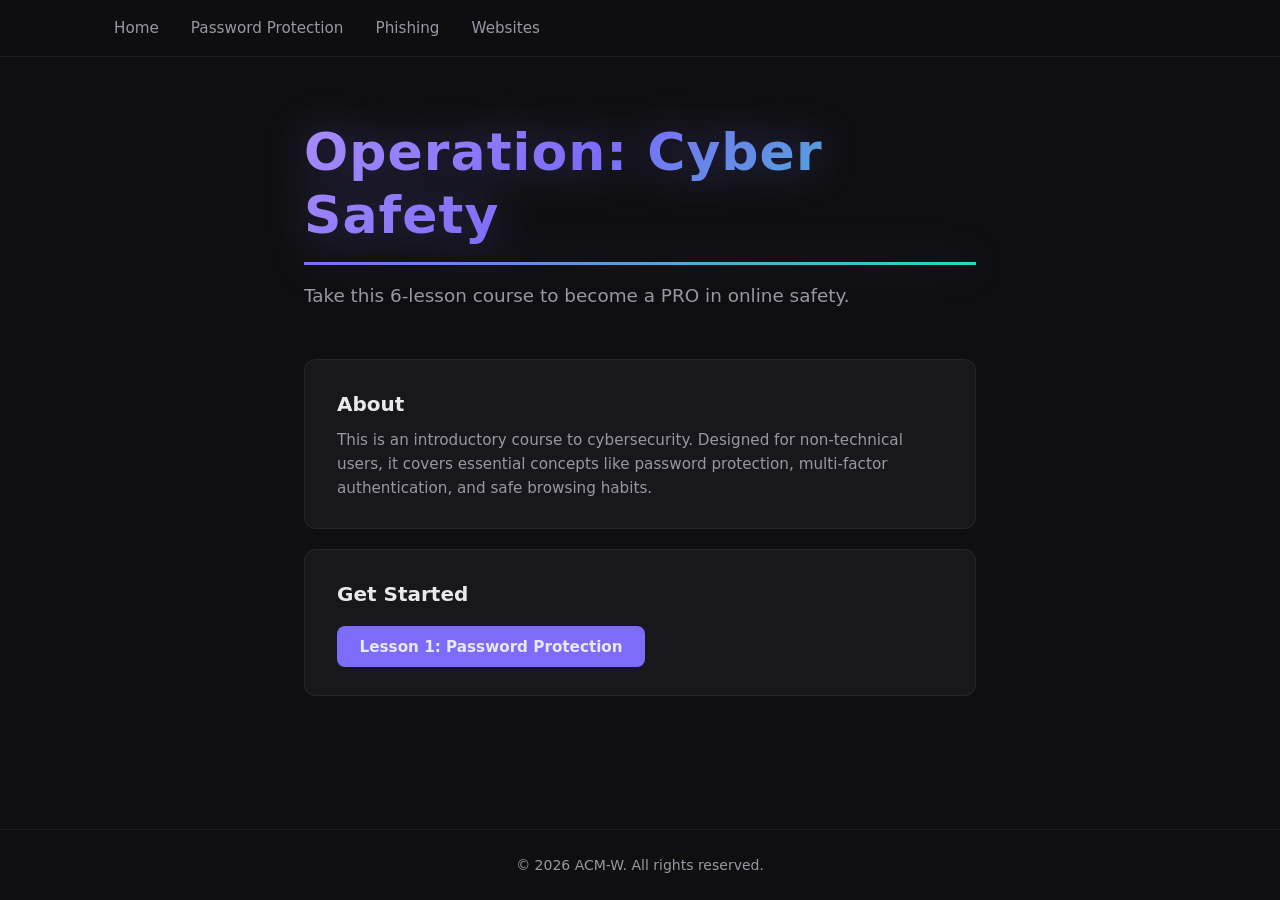
==== index.html @ a79dfd7f "change home page title and stlye" ====
<!DOCTYPE html>
<html lang="en">

<head>
    <meta charset="UTF-8">
    <meta name="viewport" content="width=device-width, initial-scale=1.0">
    <title>ACM-W</title>
    <link rel="stylesheet" href="style.css">
</head>

<body>
    <header>
        <nav>
            <a href="index.html">Home</a>
            <a href="password.html">Password Protection</a>
            <a href="phishing.html">Phishing</a>
            <a href="websites.html">Websites</a>
        </nav>
    </header>

    <main>
        <h1 class="hero-title">Operation: Cyber Safety</h1>
        <p>Take this 6-lesson course to become a PRO in online safety.</p>

        <section>
            <h2>About</h2>
            <p>This is an introductory course to cybersecurity.
                Designed for non-technical users, it covers essential concepts like password protection,
                multi-factor authentication, and safe browsing habits.</p>
        </section>


        <section>
            <h2>Get Started</h2>
            <button onclick="window.location.href='password.html'">Lesson 1: Password Protection</button>
        </section>
    </main>

    <footer>
        <p>&copy; 2026 ACM-W. All rights reserved.</p>
    </footer>
</body>

</html>
---- style.css ----
/* Modern reset & base */
*,
*::before,
*::after {
    box-sizing: border-box;
    margin: 0;
    padding: 0;
}

:root {
    --bg: #0f0f12;
    --surface: #18181c;
    --surface-hover: #222228;
    --text: #e8e8ed;
    --text-muted: #9898a4;
    --accent: #7c6cf9;
    --accent-hover: #9589fa;
    --border: rgba(255, 255, 255, 0.06);
    --radius: 12px;
    --radius-sm: 8px;
    --shadow: 0 4px 24px rgba(0, 0, 0, 0.4);
    --font-sans: system-ui, -apple-system, BlinkMacSystemFont, "Segoe UI", Roboto, sans-serif;
    --font-display: var(--font-sans);
}

html {
    scroll-behavior: smooth;
}

body {
    font-family: var(--font-sans);
    background: var(--bg);
    color: var(--text);
    line-height: 1.6;
    min-height: 100vh;
    display: flex;
    flex-direction: column;
}

/* Header */
header {
    position: sticky;
    top: 0;
    z-index: 100;
    background: rgba(15, 15, 18, 0.85);
    backdrop-filter: blur(12px);
    -webkit-backdrop-filter: blur(12px);
    border-bottom: 1px solid var(--border);
}

nav {
    max-width: 1100px;
    margin: 0 auto;
    padding: 1rem 1.5rem;
    display: flex;
    gap: 2rem;
    align-items: center;
}

nav a {
    color: var(--text-muted);
    text-decoration: none;
    font-weight: 500;
    font-size: 0.95rem;
    transition: color 0.2s ease;
}

nav a:hover {
    color: var(--accent);
}

nav a[href="/"] {
    color: var(--text);
    font-weight: 600;
}

/* Main content */
main {
    flex: 1;
    max-width: 720px;
    margin: 0 auto;
    padding: 4rem 1.5rem 5rem;
    width: 100%;
}

main>h1 {
    font-family: var(--font-display);
    font-size: clamp(2rem, 5vw, 2.75rem);
    font-weight: 700;
    letter-spacing: -0.02em;
    line-height: 1.2;
    margin-bottom: 0.75rem;
    background: linear-gradient(135deg, var(--text) 0%, var(--text-muted) 100%);
    -webkit-background-clip: text;
    -webkit-text-fill-color: transparent;
    background-clip: text;
}

/* Homepage hero title – more noticeable */
main>h1.hero-title {
    font-size: clamp(2.25rem, 6vw, 3.25rem);
    font-weight: 800;
    letter-spacing: 0.02em;
    margin-bottom: 1rem;
    padding-bottom: 1rem;
    border-bottom: 3px solid transparent;
    border-image: linear-gradient(90deg, var(--accent), #2dd4bf) 1;
    background: linear-gradient(135deg, #a78bfa 0%, var(--accent) 40%, #2dd4bf 100%);
    -webkit-background-clip: text;
    -webkit-text-fill-color: transparent;
    background-clip: text;
    filter: drop-shadow(0 0 20px rgba(124, 108, 249, 0.35));
}

main>p {
    font-size: 1.15rem;
    color: var(--text-muted);
    margin-bottom: 3rem;
}

/* Sections */
section {
    background: var(--surface);
    border: 1px solid var(--border);
    border-radius: var(--radius);
    padding: 1.75rem 2rem;
    margin-bottom: 1.25rem;
    transition: border-color 0.2s ease, box-shadow 0.2s ease;
}

section:hover {
    border-color: rgba(124, 108, 249, 0.2);
    box-shadow: var(--shadow);
}

section h2 {
    font-family: var(--font-display);
    font-size: 1.25rem;
    font-weight: 600;
    margin-bottom: 0.5rem;
    color: var(--text);
}

section p {
    color: var(--text-muted);
    font-size: 0.95rem;
}

/* Buttons */
button {
    font-family: var(--font-sans);
    font-size: 0.95rem;
    font-weight: 600;
    color: var(--text);
    background: var(--accent);
    border: 1px solid rgba(124, 108, 249, 0.4);
    border-radius: var(--radius-sm);
    padding: 0.65rem 1.35rem;
    cursor: pointer;
    transition: background 0.2s ease, border-color 0.2s ease, box-shadow 0.2s ease;
    margin-top: 0.5rem;
}

button:hover {
    background: var(--accent-hover);
    border-color: var(--accent-hover);
    box-shadow: 0 0 20px rgba(124, 108, 249, 0.35);
}

button:active {
    transform: translateY(1px);
}

/* Password Protector */
.input-box {
    width: 400px;
    max-width: 90%;
    position: relative;
}

.input-box input {
    width: 100%;
    height: 60px;
    padding: 0 20 px;
    border: 1px solid #ccc;
    outline: none;
    color: #fff;
    background: transparent;

}

.container {
    background: rgba(255, 255, 255, 0.15);
    padding: 25px;
    border-radius: 15px;
    backdrop-filter: blur(10px);
    text-align: center;
    box-shadow: 0 10px 25px rgba(0, 0, 0, 0.2);
    margin-bottom: 1.25rem;
}

h2 {
    color: #fff;
    margin-bottom: 15px;
}

.input-field {
    position: relative;
}

input {
    width: 100%;
    padding: 12px 40px 12px 12px;
    border-radius: 8px;
    outline: none;
    border: 1px solid rgba(255, 255, 255, 0.4);
    background: rgba(255, 255, 255, 0.2);
    color: #fff;
    font-size: 15px;
}

input:placeholder {
    color: #eee;
}

.toggle-btn {
    position: absolute;
    right: 10px;
    top: 50%;
    transform: translateY(-50%);
    cursor: pointer;
    font-size: 14px;
    color: #fff;
    user-select: none;
}

.strength-meter {
    width: 100%;
    height: 8px;
    border-radius: 10px;
    background: rbga(255, 255, 255, 0.3);
    margin-top: 10px;
    overflow: hidden;
}

.strength-bar {
    height: 100%;
    width: 0%;
    border-radius: 10px;
    transition: 0.4s;
}

#strengthText {
    margin-top: 10px;
    font-size: 14px;
    color: #fff;
    font-weight: bold;
}

/*.container header {
    font-size: 24px;
    font-weight: 600;
    line-height: 33px;
}

.container form {
    margin: 20px 5px 10px 5px;
}

form .field {
    height: 45px;
    width: 100%;
    display: flex;
    position: relative;
}

form .field input {
    height: 100%;
    width: 100%;
    border: 1px solid lightgrey;
    padding-left: 15px;
    outline: none;
    border-radius: 5px;
    font-size: 17px;
    transition: all 0.3s;
}

form .field input:focus {
    border-color: #27a360;
    box-shadow: inset 0 0 3px #2fd072;
}

form .field .showBtn {
    position: absolute;
    right: 10px;
    top: 50%;
    transform: translateY(-50%);
    cursor: pointer;
    font-size: 15px;
    font-weight: 600px;
}

form .indicator {
    height: 10px;
    width: 1;
    align-items: center;
    justify-content: space-between;
    margin: 10px 0;

}

form .indicator span {
    width: 100%;
    height: 100%;
    background: lightgrey;
    border-radius: 5px;
    position: relative;
}

form .indicator span.medium {
    margin: 0 3px;
}


form .indicator span:before {
    content: '';
    position: absolute;
    top: 0;
    left: 0;
    width: 100%;
    height: 100%;
    background: red;
    border-radius: 5px;
}

form .indicator span.weak:before {
    background-color: #ff4757;
}

form .indicator span.medium:before {
    background-color: orange;
}

form .indicator span.strong:before {
    background-color: #23ad5c;
} */

/* Article page (e.g. MFA) */
.article-page {
    max-width: 780px;
}

.article-page .lead {
    font-size: 1.2rem;
    color: var(--text-muted);
    margin-bottom: 2rem;
}

/* Graphic placeholders */
.graphic {
    margin: 1.5rem 0;
}

.graphic-placeholder {
    background: var(--surface);
    border: 2px dashed var(--border);
    border-radius: var(--radius);
    color: var(--text-muted);
    font-size: 0.9rem;
    padding: 2rem;
    text-align: center;
    min-height: 120px;
    display: flex;
    align-items: center;
    justify-content: center;
}

.graphic-hero .graphic-placeholder {
    min-height: 200px;
    font-size: 1rem;
}

.graphic-inline .graphic-placeholder {
    min-height: 100px;
    margin-top: 1rem;
}

.graphic-wide .graphic-placeholder {
    min-height: 160px;
    margin-top: 1rem;
}

.graphic img {
    width: 100%;
    max-width: 100%;
    height: auto;
    border-radius: var(--radius);
    display: block;
}

/* Accent sections – colored left border */
.section-accent {
    border-left: 4px solid var(--accent);
}

.section-purple {
    border-left-color: var(--accent);
    background: linear-gradient(90deg, rgba(124, 108, 249, 0.06) 0%, transparent 40%);
}

.section-teal {
    border-left-color: #2dd4bf;
    background: linear-gradient(90deg, rgba(45, 212, 191, 0.06) 0%, transparent 40%);
}

.section-teal:hover {
    border-color: rgba(45, 212, 191, 0.3);
}

.section-amber {
    border-left-color: #fbbf24;
    background: linear-gradient(90deg, rgba(251, 191, 36, 0.06) 0%, transparent 40%);
}

.section-amber:hover {
    border-color: rgba(251, 191, 36, 0.3);
}

.section-accent h2 {
    color: var(--text);
}

.section-purple h2 {
    color: #a78bfa;
}

.section-teal h2 {
    color: #5eead4;
}

.section-amber h2 {
    color: #fcd34d;
}

/* Callout section */
.section-callout {
    background: linear-gradient(135deg, rgba(124, 108, 249, 0.12) 0%, rgba(45, 212, 191, 0.08) 100%);
    border: 1px solid rgba(124, 108, 249, 0.25);
}

.section-callout h2 {
    color: #c4b5fd;
}

.section-callout p {
    color: var(--text);
}

/* Password strength text (form) */
form .text {
    font-size: 20px;
    font-weight: 500;
    margin-bottom: -10px;
}

form .text.weak {
    color: #ff4757;
}

form .text.medium {
    color: rgb(255, 120, 248);
}

form .text.strong {
    color: #23ad5c;
}

/* Footer */
footer {
    border-top: 1px solid var(--border);
    padding: 1.5rem 1.5rem;
    text-align: center;
}

footer p {
    font-size: 0.875rem;
    color: var(--text-muted);
}

@media (prefers-reduced-motion: reduce) {
    html {
        scroll-behavior: auto;
    }
}
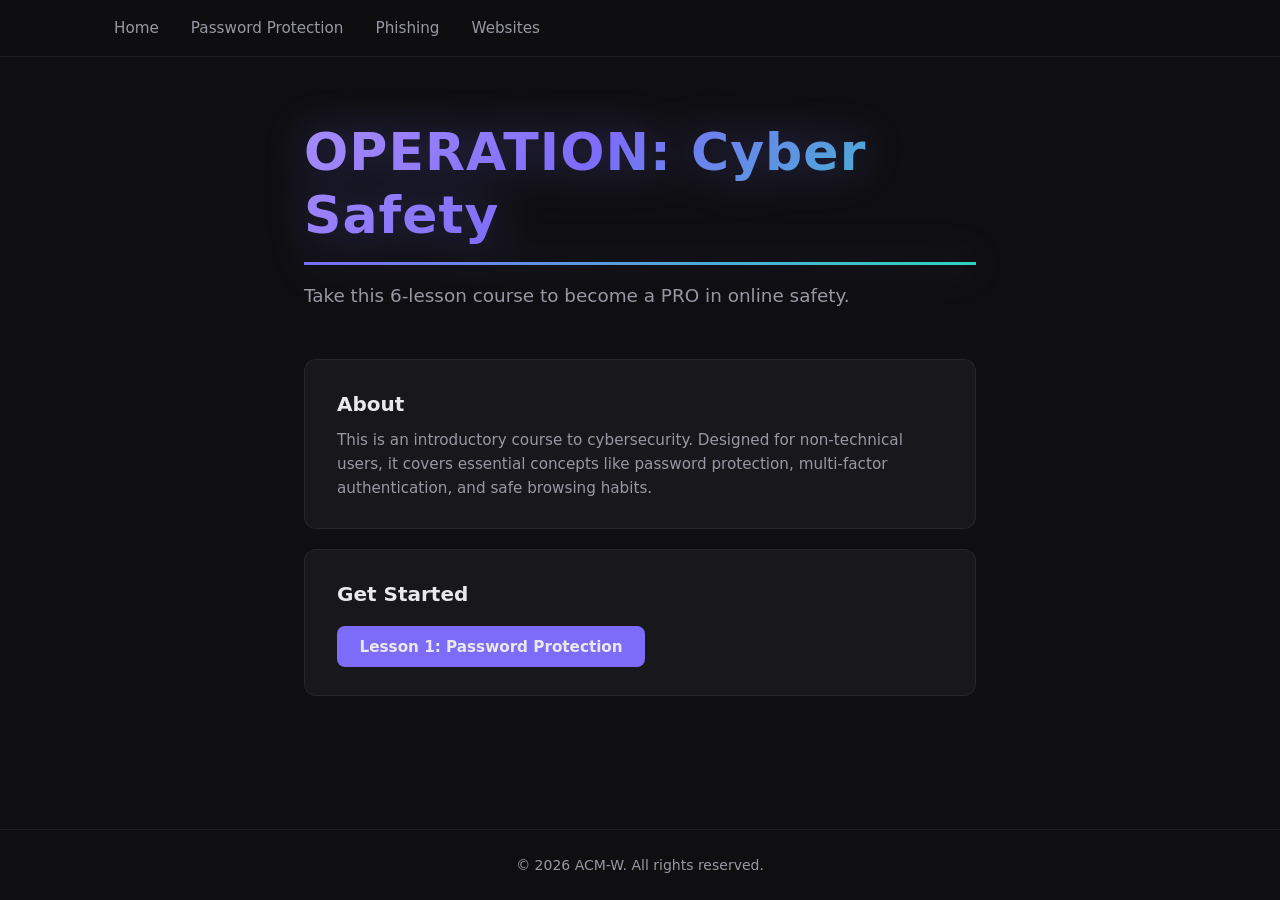
==== commit 342755f6: "capitalize" ====
--- a/index.html
+++ b/index.html
@@ -19,7 +19,7 @@
     </header>
 
     <main>
-        <h1 class="hero-title">Operation: Cyber Safety</h1>
+        <h1 class="hero-title">OPERATION: Cyber Safety</h1>
         <p>Take this 6-lesson course to become a PRO in online safety.</p>
 
         <section>
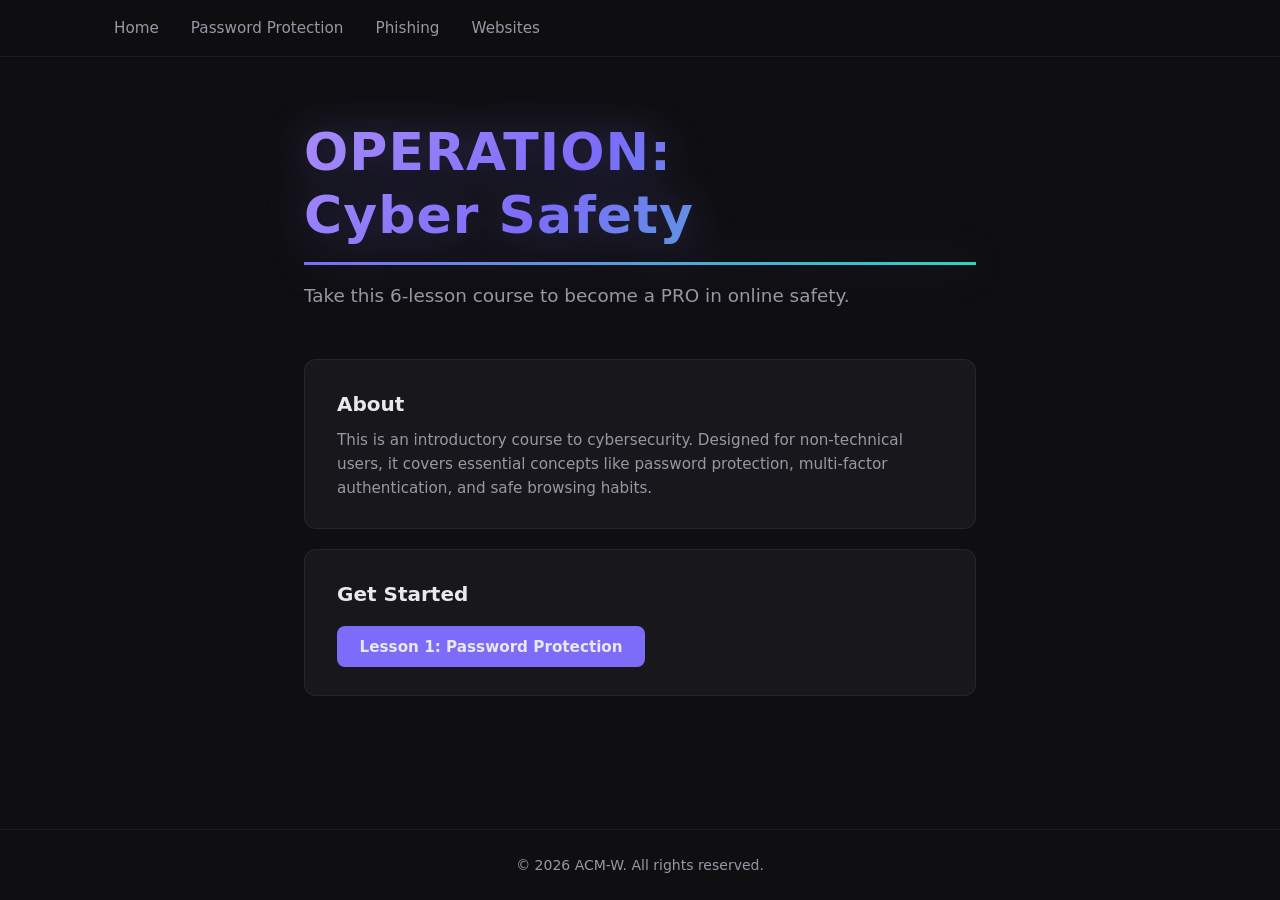
==== commit f078a8a1: "improve visual style of mfa page." ====
--- a/index.html
+++ b/index.html
@@ -19,7 +19,7 @@
     </header>
 
     <main>
-        <h1 class="hero-title">OPERATION: Cyber Safety</h1>
+        <h1 class="hero-title">OPERATION:<br>Cyber Safety</h1>
         <p>Take this 6-lesson course to become a PRO in online safety.</p>
 
         <section>
--- a/style.css
+++ b/style.css
@@ -199,7 +199,7 @@
     margin-bottom: 1.25rem;
 }
 
-h2 {
+.container h2 {
     color: #fff;
     margin-bottom: 15px;
 }
@@ -219,7 +219,7 @@
     font-size: 15px;
 }
 
-input:placeholder {
+input::placeholder {
     color: #eee;
 }
 
@@ -238,7 +238,7 @@
     width: 100%;
     height: 8px;
     border-radius: 10px;
-    background: rbga(255, 255, 255, 0.3);
+    background: rgba(255, 255, 255, 0.3);
     margin-top: 10px;
     overflow: hidden;
 }
@@ -257,102 +257,18 @@
     font-weight: bold;
 }
 
-/*.container header {
-    font-size: 24px;
-    font-weight: 600;
-    line-height: 33px;
-}
-
-.container form {
-    margin: 20px 5px 10px 5px;
-}
-
-form .field {
-    height: 45px;
-    width: 100%;
-    display: flex;
-    position: relative;
-}
-
-form .field input {
-    height: 100%;
-    width: 100%;
-    border: 1px solid lightgrey;
-    padding-left: 15px;
-    outline: none;
-    border-radius: 5px;
-    font-size: 17px;
-    transition: all 0.3s;
-}
-
-form .field input:focus {
-    border-color: #27a360;
-    box-shadow: inset 0 0 3px #2fd072;
-}
-
-form .field .showBtn {
-    position: absolute;
-    right: 10px;
-    top: 50%;
-    transform: translateY(-50%);
-    cursor: pointer;
-    font-size: 15px;
-    font-weight: 600px;
-}
-
-form .indicator {
-    height: 10px;
-    width: 1;
-    align-items: center;
-    justify-content: space-between;
-    margin: 10px 0;
-
-}
-
-form .indicator span {
-    width: 100%;
-    height: 100%;
-    background: lightgrey;
-    border-radius: 5px;
-    position: relative;
-}
-
-form .indicator span.medium {
-    margin: 0 3px;
-}
-
-
-form .indicator span:before {
-    content: '';
-    position: absolute;
-    top: 0;
-    left: 0;
-    width: 100%;
-    height: 100%;
-    background: red;
-    border-radius: 5px;
-}
-
-form .indicator span.weak:before {
-    background-color: #ff4757;
-}
-
-form .indicator span.medium:before {
-    background-color: orange;
-}
-
-form .indicator span.strong:before {
-    background-color: #23ad5c;
-} */
-
 /* Article page (e.g. MFA) */
 .article-page {
     max-width: 780px;
 }
 
+.article-page .lead,
+.mfa-kid .lead {
+    color: var(--text-muted);
+}
+
 .article-page .lead {
     font-size: 1.2rem;
-    color: var(--text-muted);
     margin-bottom: 2rem;
 }
 
@@ -380,15 +296,13 @@
     font-size: 1rem;
 }
 
-.graphic-inline .graphic-placeholder {
-    min-height: 100px;
+.graphic-inline .graphic-placeholder,
+.graphic-wide .graphic-placeholder {
     margin-top: 1rem;
 }
 
-.graphic-wide .graphic-placeholder {
-    min-height: 160px;
-    margin-top: 1rem;
-}
+.graphic-inline .graphic-placeholder { min-height: 100px; }
+.graphic-wide .graphic-placeholder { min-height: 160px; }
 
 .graphic img {
     width: 100%;
@@ -426,10 +340,6 @@
     border-color: rgba(251, 191, 36, 0.3);
 }
 
-.section-accent h2 {
-    color: var(--text);
-}
-
 .section-purple h2 {
     color: #a78bfa;
 }
@@ -454,6 +364,101 @@
 
 .section-callout p {
     color: var(--text);
+}
+
+/* MFA kid-friendly page – wider, more visual space, easier to read */
+.mfa-kid {
+    max-width: 1100px;
+}
+
+.mfa-kid .lead {
+    font-size: 1.25rem;
+    line-height: 1.5;
+    margin-bottom: 2.5rem;
+}
+
+.mfa-kid .mfa-section {
+    padding: 2rem 2.25rem;
+    margin-bottom: 2rem;
+}
+
+.mfa-kid .mfa-factors {
+    margin-bottom: 2.5rem;
+}
+
+.mfa-kid .mfa-section p {
+    font-size: 1.1rem;
+    line-height: 1.6;
+    margin-bottom: 0;
+}
+
+.mfa-kid .mfa-section p + .mfa-list {
+    margin-top: 1rem;
+}
+
+.mfa-kid .mfa-list {
+    font-size: 1.05rem;
+    line-height: 1.7;
+    padding-left: 1.5rem;
+    margin: 0;
+}
+
+.mfa-kid .mfa-list li {
+    margin-bottom: 0.5rem;
+}
+
+.mfa-kid .mfa-factors h2 {
+    font-size: 1.35rem;
+    margin-bottom: 1.5rem;
+    color: var(--text);
+}
+
+.mfa-kid .factor-cards {
+    display: grid;
+    grid-template-columns: repeat(3, 1fr);
+    gap: 1.5rem;
+}
+
+.mfa-kid .factor-card {
+    background: var(--surface);
+    border: 2px solid var(--border);
+    border-radius: var(--radius);
+    padding: 1.75rem 1.5rem;
+    text-align: center;
+    transition: border-color 0.2s ease, transform 0.2s ease;
+}
+
+.mfa-kid .factor-card:hover {
+    border-color: var(--accent);
+    transform: translateY(-2px);
+}
+
+.mfa-kid .factor-card.factor-know { border-color: rgba(167, 139, 250, 0.4); }
+.mfa-kid .factor-card.factor-have { border-color: rgba(45, 212, 191, 0.4); }
+.mfa-kid .factor-card.factor-are { border-color: rgba(251, 191, 36, 0.4); }
+
+.mfa-kid .factor-emoji {
+    font-size: 2.5rem;
+    display: block;
+    margin-bottom: 0.75rem;
+}
+
+.mfa-kid .factor-card h3 {
+    font-size: 1.1rem;
+    margin-bottom: 0.5rem;
+    color: var(--text);
+}
+
+.mfa-kid .factor-card p {
+    font-size: 0.95rem;
+    color: var(--text-muted);
+    margin: 0;
+}
+
+@media (max-width: 768px) {
+    .mfa-kid .factor-cards {
+        grid-template-columns: 1fr;
+    }
 }
 
 /* Password strength text (form) */
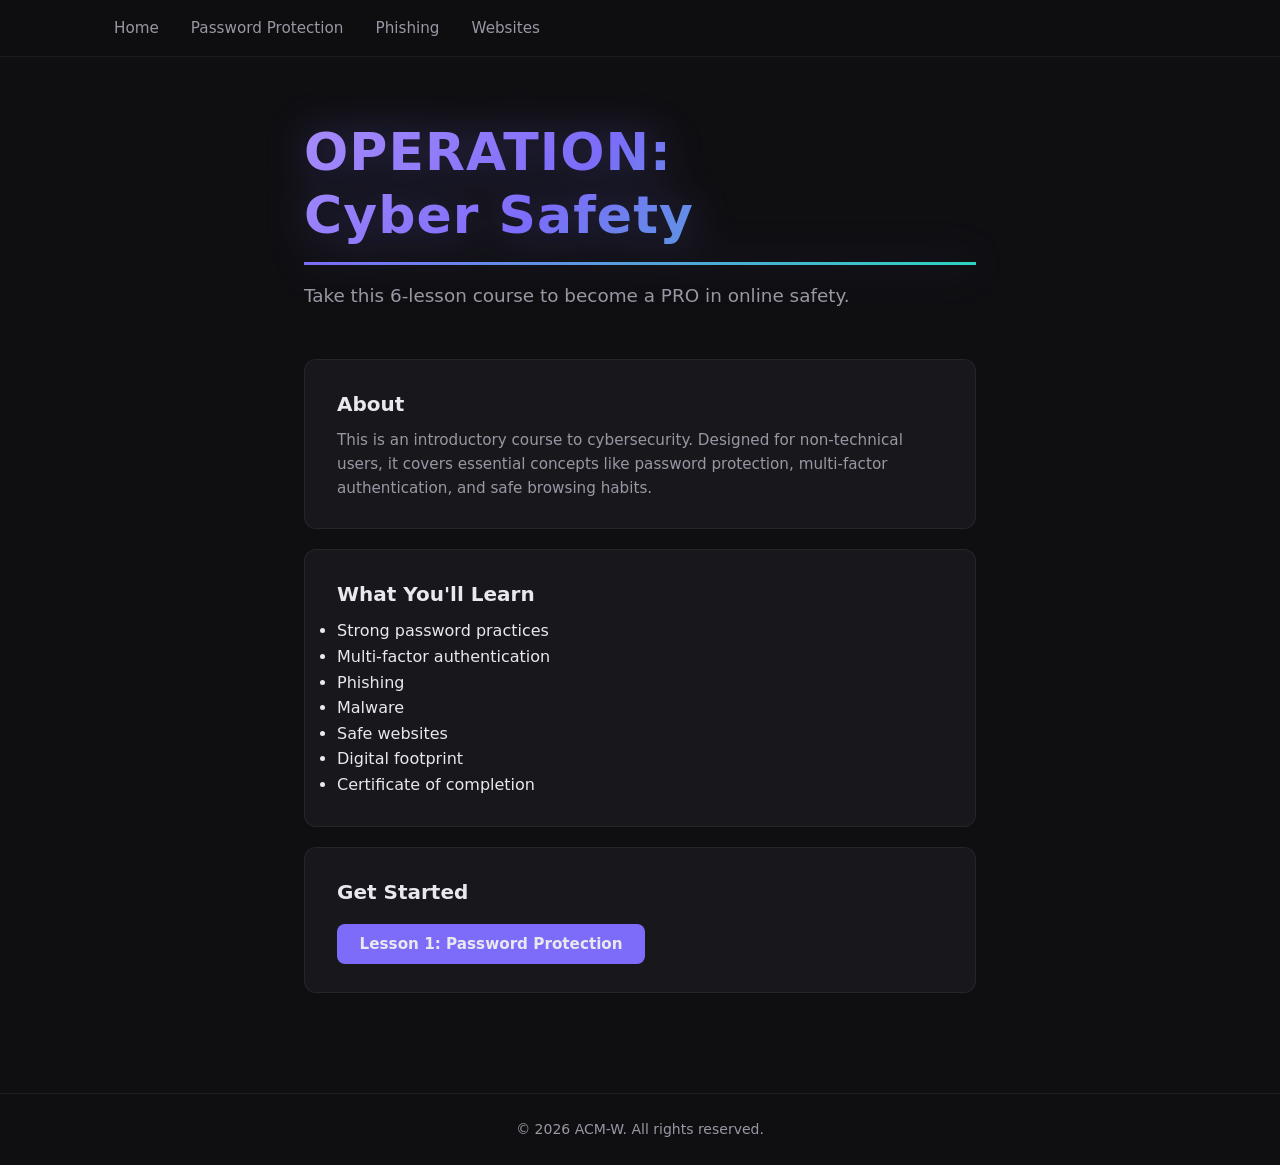
==== commit d26422c5: "added table of contents to index page." ====
--- a/index.html
+++ b/index.html
@@ -29,7 +29,18 @@
                 multi-factor authentication, and safe browsing habits.</p>
         </section>
 
-
+        <section>
+            <h2>What You'll Learn</h2>
+            <ul>
+                <li>Strong password practices</li>
+                <li>Multi-factor authentication</li>
+                <li>Phishing</li>
+                <li>Malware</li>
+                <li>Safe websites</li>
+                <li>Digital footprint</li>
+                <li>Certificate of completion</li>
+            </ul>
+        </section>
         <section>
             <h2>Get Started</h2>
             <button onclick="window.location.href='password.html'">Lesson 1: Password Protection</button>
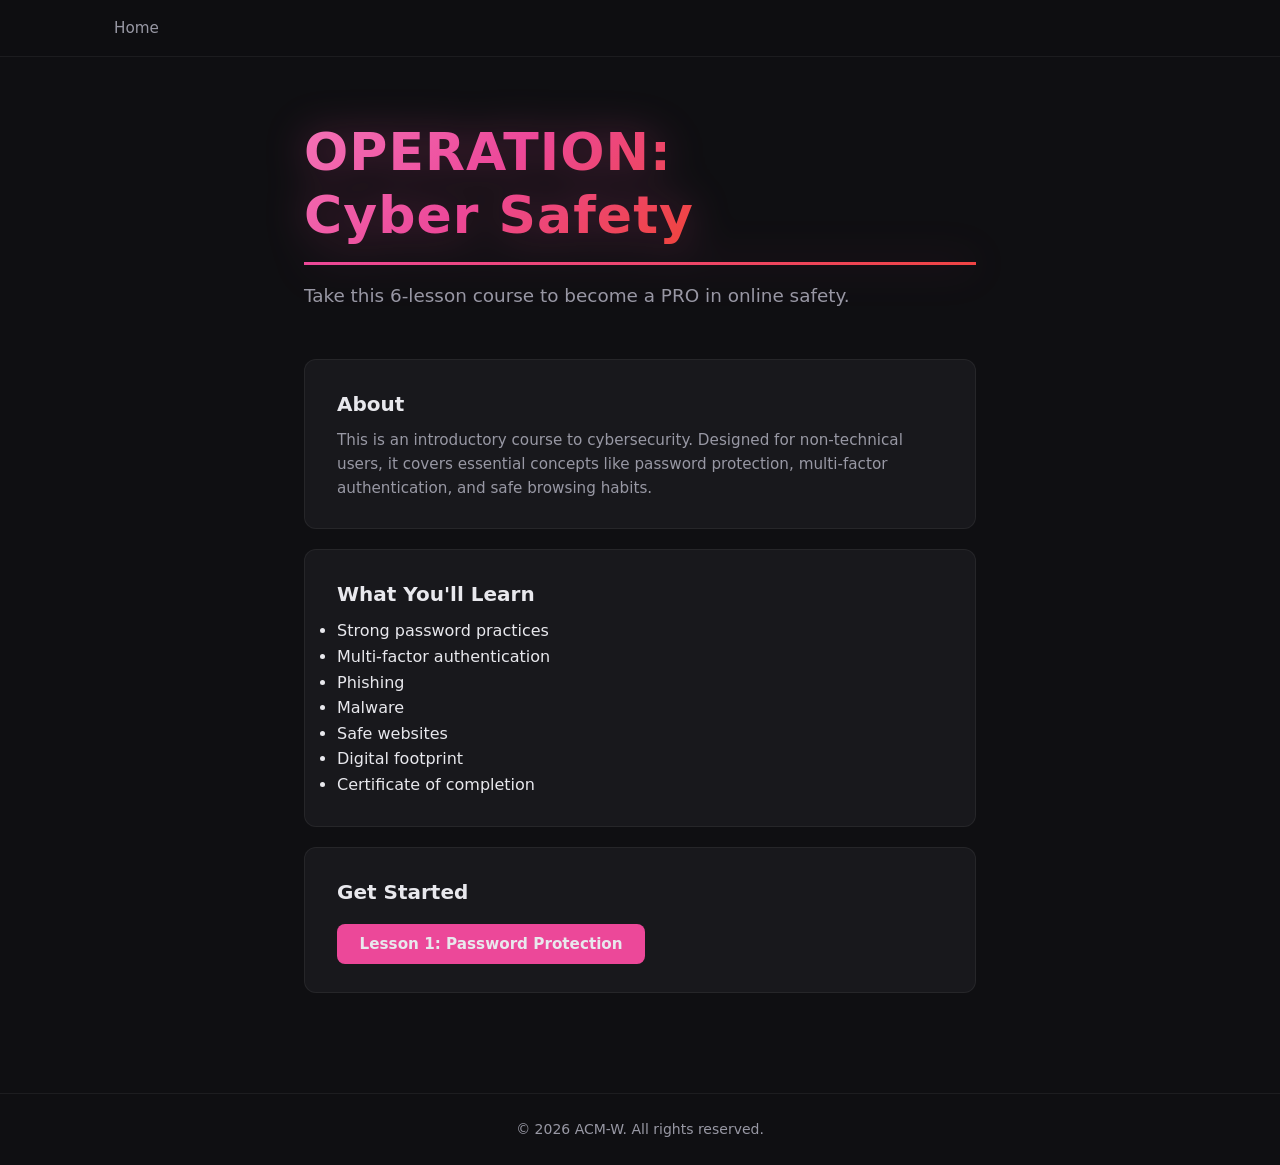
==== commit 23a38e49: "Update index.html" ====
--- a/index.html
+++ b/index.html
@@ -12,9 +12,6 @@
     <header>
         <nav>
             <a href="index.html">Home</a>
-            <a href="password.html">Password Protection</a>
-            <a href="phishing.html">Phishing</a>
-            <a href="websites.html">Websites</a>
         </nav>
     </header>
 
@@ -52,4 +49,4 @@
     </footer>
 </body>
 
-</html>+</html>
--- a/style.css
+++ b/style.css
@@ -13,8 +13,11 @@
     --surface-hover: #222228;
     --text: #e8e8ed;
     --text-muted: #9898a4;
-    --accent: #7c6cf9;
-    --accent-hover: #9589fa;
+    --accent: #ec4899;
+    --accent-hover: #f472b6;
+    --color-red: #ef4444;
+    --color-yellow: #eab308;
+    --color-orange: #f97316;
     --border: rgba(255, 255, 255, 0.06);
     --radius: 12px;
     --radius-sm: 8px;
@@ -104,12 +107,12 @@
     margin-bottom: 1rem;
     padding-bottom: 1rem;
     border-bottom: 3px solid transparent;
-    border-image: linear-gradient(90deg, var(--accent), #2dd4bf) 1;
-    background: linear-gradient(135deg, #a78bfa 0%, var(--accent) 40%, #2dd4bf 100%);
+    border-image: linear-gradient(90deg, var(--accent), var(--color-red)) 1;
+    background: linear-gradient(135deg, #f472b6 0%, var(--accent) 30%, var(--color-red) 60%, var(--color-orange) 100%);
     -webkit-background-clip: text;
     -webkit-text-fill-color: transparent;
     background-clip: text;
-    filter: drop-shadow(0 0 20px rgba(124, 108, 249, 0.35));
+    filter: drop-shadow(0 0 20px rgba(236, 72, 153, 0.35));
 }
 
 main>p {
@@ -129,7 +132,7 @@
 }
 
 section:hover {
-    border-color: rgba(124, 108, 249, 0.2);
+    border-color: rgba(236, 72, 153, 0.2);
     box-shadow: var(--shadow);
 }
 
@@ -144,6 +147,77 @@
 section p {
     color: var(--text-muted);
     font-size: 0.95rem;
+}
+
+/* Website */
+.app {
+    background: #fff;
+    width: 90%;
+    max-width: 600px;
+    /**margin: 100px auto 0; */
+    border-radius: 10px;
+    padding: 30px;
+}
+
+.app h1 {
+    font-size: 25px;
+    color: #001e4d;
+    font-weight: 600;
+    border-bottom: 1px solid #333;
+}
+
+.quiz {
+    padding: 20px 0;
+}
+
+.quiz h2 {
+    font-size: 18px;
+    color: #001e4d;
+    font-weight: 600;
+}
+
+.btn {
+    background: #555555;
+    color: #ffffff;
+    font-weight: 500;
+    width: 100%;
+    border: 1px solid #222;
+    margin: 10px 0;
+    padding: 10px;
+    text-align: left;
+    border-radius: 4px;
+    cursor: pointer;
+    transition: all 0.3s;
+}
+
+#next-btn {
+    background: #001e4d;
+    color: #fff;
+    font-weight: 500;
+    width: 150px;
+    border: 0;
+    padding: 10px;
+    margin: 20px auto 0;
+    border-radius: 4px;
+    cursor: pointer;
+    display: none;
+}
+
+.btn:hover:not([disabled]) {
+    background: #222;
+    color: #fff;
+}
+
+.btn:disabled {
+    cursor: no-drop;
+}
+
+.correct {
+    background: #9aeabc;
+}
+
+.incorrect {
+    background: #ff9393;
 }
 
 /* Buttons */
@@ -153,7 +227,7 @@
     font-weight: 600;
     color: var(--text);
     background: var(--accent);
-    border: 1px solid rgba(124, 108, 249, 0.4);
+    border: 1px solid rgba(236, 72, 153, 0.4);
     border-radius: var(--radius-sm);
     padding: 0.65rem 1.35rem;
     cursor: pointer;
@@ -164,7 +238,7 @@
 button:hover {
     background: var(--accent-hover);
     border-color: var(--accent-hover);
-    box-shadow: 0 0 20px rgba(124, 108, 249, 0.35);
+    box-shadow: 0 0 20px rgba(236, 72, 153, 0.35);
 }
 
 button:active {
@@ -259,7 +333,7 @@
 
 /* Article page (e.g. MFA) */
 .article-page {
-    max-width: 780px;
+    max-width: 1100px;
 }
 
 .article-page .lead,
@@ -270,6 +344,15 @@
 .article-page .lead {
     font-size: 1.2rem;
     margin-bottom: 2rem;
+}
+
+.app {
+    background: #2e2e2e;
+    width: 90%;
+    max-width: 600px;
+    /*margin: 100px auto 0; */
+    border-radius: 10px;
+    padding: 30px;
 }
 
 /* Graphic placeholders */
@@ -301,8 +384,13 @@
     margin-top: 1rem;
 }
 
-.graphic-inline .graphic-placeholder { min-height: 100px; }
-.graphic-wide .graphic-placeholder { min-height: 160px; }
+.graphic-inline .graphic-placeholder {
+    min-height: 100px;
+}
+
+.graphic-wide .graphic-placeholder {
+    min-height: 160px;
+}
 
 .graphic img {
     width: 100%;
@@ -319,58 +407,62 @@
 
 .section-purple {
     border-left-color: var(--accent);
-    background: linear-gradient(90deg, rgba(124, 108, 249, 0.06) 0%, transparent 40%);
+    background: linear-gradient(90deg, rgba(236, 72, 153, 0.06) 0%, transparent 40%);
 }
 
 .section-teal {
-    border-left-color: #2dd4bf;
-    background: linear-gradient(90deg, rgba(45, 212, 191, 0.06) 0%, transparent 40%);
+    border-left-color: var(--color-red);
+    background: linear-gradient(90deg, rgba(239, 68, 68, 0.06) 0%, transparent 40%);
 }
 
 .section-teal:hover {
-    border-color: rgba(45, 212, 191, 0.3);
+    border-color: rgba(239, 68, 68, 0.3);
 }
 
 .section-amber {
-    border-left-color: #fbbf24;
-    background: linear-gradient(90deg, rgba(251, 191, 36, 0.06) 0%, transparent 40%);
+    border-left-color: var(--color-yellow);
+    background: linear-gradient(90deg, rgba(234, 179, 8, 0.06) 0%, transparent 40%);
 }
 
 .section-amber:hover {
-    border-color: rgba(251, 191, 36, 0.3);
+    border-color: rgba(234, 179, 8, 0.3);
 }
 
 .section-purple h2 {
-    color: #a78bfa;
+    color: #f472b6;
 }
 
 .section-teal h2 {
-    color: #5eead4;
+    color: #f87171;
 }
 
 .section-amber h2 {
-    color: #fcd34d;
+    color: #facc15;
+}
+
+/* Nested list indentation */
+ul ul {
+    margin-left: 1.5rem;
+    padding-left: 0.5rem;
+    margin-top: 0.25rem;
+    margin-bottom: 0.5rem;
 }
 
 /* Callout section */
 .section-callout {
-    background: linear-gradient(135deg, rgba(124, 108, 249, 0.12) 0%, rgba(45, 212, 191, 0.08) 100%);
-    border: 1px solid rgba(124, 108, 249, 0.25);
+    background: linear-gradient(135deg, rgba(236, 72, 153, 0.12) 0%, rgba(249, 115, 22, 0.08) 100%);
+    border: 1px solid rgba(236, 72, 153, 0.25);
 }
 
 .section-callout h2 {
-    color: #c4b5fd;
+    color: #f9a8d4;
 }
 
 .section-callout p {
     color: var(--text);
 }
 
-/* MFA kid-friendly page – wider, more visual space, easier to read */
-.mfa-kid {
-    max-width: 1100px;
-}
-
+/* MFA kid-friendly page – more visual space, easier to read */
 .mfa-kid .lead {
     font-size: 1.25rem;
     line-height: 1.5;
@@ -392,7 +484,7 @@
     margin-bottom: 0;
 }
 
-.mfa-kid .mfa-section p + .mfa-list {
+.mfa-kid .mfa-section p+.mfa-list {
     margin-top: 1rem;
 }
 
@@ -433,9 +525,17 @@
     transform: translateY(-2px);
 }
 
-.mfa-kid .factor-card.factor-know { border-color: rgba(167, 139, 250, 0.4); }
-.mfa-kid .factor-card.factor-have { border-color: rgba(45, 212, 191, 0.4); }
-.mfa-kid .factor-card.factor-are { border-color: rgba(251, 191, 36, 0.4); }
+.mfa-kid .factor-card.factor-know {
+    border-color: rgba(236, 72, 153, 0.4);
+}
+
+.mfa-kid .factor-card.factor-have {
+    border-color: rgba(239, 68, 68, 0.4);
+}
+
+.mfa-kid .factor-card.factor-are {
+    border-color: rgba(234, 179, 8, 0.4);
+}
 
 .mfa-kid .factor-emoji {
     font-size: 2.5rem;
@@ -480,6 +580,423 @@
     color: #23ad5c;
 }
 
+/* Phishing activity – interactive example email */
+.phishing-activity .phishing-example {
+    margin-bottom: 2rem;
+}
+
+.phishing-activity .phishing-example:last-child {
+    margin-bottom: 0;
+}
+
+.phishing-activity .email-example-label {
+    font-size: 0.95rem;
+    font-weight: 600;
+    color: var(--text-muted);
+    margin: 1.5rem 0 0.5rem;
+}
+
+.phishing-activity .phishing-example:first-child .email-example-label {
+    margin-top: 0;
+}
+
+.phishing-activity .email-mockup {
+    background: var(--surface);
+    border: 1px solid var(--border);
+    border-radius: var(--radius);
+    overflow: hidden;
+    margin: 1.25rem 0;
+    max-width: 100%;
+}
+
+.phishing-activity .email-header {
+    padding: 1rem 1.25rem;
+    border-bottom: 1px solid var(--border);
+    background: rgba(255, 255, 255, 0.03);
+}
+
+.phishing-activity .email-meta {
+    font-size: 0.9rem;
+    margin-bottom: 0.5rem;
+}
+
+.phishing-activity .email-meta:last-child {
+    margin-bottom: 0;
+}
+
+.phishing-activity .email-meta strong {
+    color: var(--text-muted);
+    margin-right: 0.35rem;
+}
+
+.phishing-activity .email-body {
+    padding: 1.25rem 1.25rem 1.5rem;
+    font-size: 0.95rem;
+    line-height: 1.6;
+    color: var(--text);
+}
+
+.phishing-activity .email-body p {
+    margin-bottom: 1rem;
+    color: inherit;
+}
+
+.phishing-activity .email-body p:last-child {
+    margin-bottom: 0;
+}
+
+.phishing-activity .phish-spot {
+    cursor: pointer;
+    border-radius: 2px;
+    transition: background-color 0.2s ease, box-shadow 0.2s ease;
+}
+
+.phishing-activity .phish-spot--found {
+    background-color: rgba(239, 68, 68, 0.2);
+    box-shadow: 0 0 0 2px rgba(239, 68, 68, 0.5);
+}
+
+.phishing-activity .email-fake-btn {
+    margin: 0;
+    padding: 0.5rem 1rem;
+    font-size: 0.9rem;
+    cursor: pointer;
+    border-radius: var(--radius-sm);
+    background: rgba(236, 72, 153, 0.25);
+    border: 1px solid rgba(236, 72, 153, 0.5);
+}
+
+.phishing-activity .email-fake-btn:hover {
+    background: rgba(236, 72, 153, 0.35);
+}
+
+.phishing-activity .hint-list {
+    margin-top: 1.5rem;
+    padding: 1.25rem;
+    background: rgba(239, 68, 68, 0.06);
+    border: 1px solid rgba(239, 68, 68, 0.25);
+    border-radius: var(--radius);
+}
+
+.phishing-activity .phish-counter {
+    font-weight: 700;
+    color: #f87171;
+    margin-bottom: 0.75rem;
+    font-size: 1rem;
+}
+
+.phishing-activity .hint-list-label {
+    font-weight: 600;
+    color: var(--text);
+    margin-bottom: 0.5rem;
+    font-size: 0.95rem;
+}
+
+.phishing-activity .hint-list ul {
+    margin: 0;
+    padding-left: 1.25rem;
+}
+
+.phishing-activity .hint-list li {
+    margin-bottom: 0.5rem;
+    font-size: 0.9rem;
+    color: var(--text);
+    line-height: 1.5;
+}
+
+.phishing-activity .hint-list li strong {
+    color: #f87171;
+}
+
+.phishing-activity .hint-list-empty {
+    font-size: 0.9rem;
+    color: var(--text-muted);
+    font-style: italic;
+    margin: 0;
+}
+
+
+/* Malware comparison table */
+.comparison-intro {
+    margin-bottom: 1.25rem;
+}
+
+.comparison-wrap {
+    overflow-x: auto;
+    border-radius: var(--radius);
+    border: 1px solid var(--border);
+}
+
+.comparison-table {
+    width: 100%;
+    border-collapse: collapse;
+    font-size: 0.95rem;
+    line-height: 1.5;
+}
+
+.comparison-table th,
+.comparison-table td {
+    padding: 0.75rem 1rem;
+    text-align: left;
+    border-bottom: 1px solid var(--border);
+    vertical-align: top;
+}
+
+.comparison-table thead th {
+    background: rgba(239, 68, 68, 0.12);
+    color: #f87171;
+    font-weight: 600;
+    border-bottom: 2px solid rgba(239, 68, 68, 0.35);
+}
+
+.comparison-table tbody th {
+    background: var(--surface);
+    color: var(--text-muted);
+    font-weight: 600;
+    width: 10rem;
+}
+
+.comparison-table tbody td {
+    background: var(--surface);
+    color: var(--text);
+}
+
+.comparison-table tbody tr:last-child th,
+.comparison-table tbody tr:last-child td {
+    border-bottom: none;
+}
+
+@media (max-width: 768px) {
+    .comparison-table {
+        font-size: 0.875rem;
+    }
+
+    .comparison-table th,
+    .comparison-table td {
+        padding: 0.6rem 0.75rem;
+    }
+
+    .comparison-table tbody th {
+        width: 7rem;
+    }
+}
+
+/* Malware page – fake “misplaced” ad (educational) */
+.malware-page .fake-ad-wrap {
+    position: fixed;
+    right: 1.5rem;
+    top: 50%;
+    transform: translateY(-50%);
+    z-index: 50;
+    width: 160px;
+}
+
+.malware-page .fake-ad {
+    display: flex;
+    flex-direction: column;
+    align-items: center;
+    justify-content: center;
+    width: 100%;
+    padding: 1rem 0.75rem;
+    border: 2px solid #f59e0b;
+    border-radius: 8px;
+    background: linear-gradient(180deg, #fef3c7 0%, #fde68a 50%, #fcd34d 100%);
+    color: #92400e;
+    font-family: var(--font-sans);
+    cursor: pointer;
+    box-shadow: 0 4px 20px rgba(245, 158, 11, 0.4);
+    transition: transform 0.15s ease, box-shadow 0.15s ease;
+    text-align: center;
+}
+
+.malware-page .fake-ad:hover {
+    transform: scale(1.03);
+    box-shadow: 0 6px 24px rgba(245, 158, 11, 0.5);
+}
+
+.malware-page .fake-ad-badge {
+    font-size: 0.65rem;
+    font-weight: 700;
+    letter-spacing: 0.05em;
+    color: #b45309;
+    margin-bottom: 0.35rem;
+}
+
+.malware-page .fake-ad-headline {
+    font-size: 1rem;
+    font-weight: 800;
+    line-height: 1.2;
+    margin-bottom: 0.25rem;
+}
+
+.malware-page .fake-ad-sub {
+    font-size: 0.75rem;
+    margin-bottom: 0.5rem;
+    font-weight: 600;
+}
+
+.malware-page .fake-ad-cta {
+    font-size: 0.8rem;
+    font-weight: 800;
+    color: #b45309;
+    text-decoration: underline;
+}
+
+@media (max-width: 900px) {
+    .malware-page .fake-ad-wrap {
+        right: 0.75rem;
+        width: 140px;
+    }
+
+    .malware-page .fake-ad-headline {
+        font-size: 0.9rem;
+    }
+}
+
+/* Fake ad warning modal */
+.fake-ad-modal {
+    position: fixed;
+    inset: 0;
+    z-index: 200;
+    display: flex;
+    align-items: center;
+    justify-content: center;
+    padding: 1.5rem;
+}
+
+.fake-ad-modal[hidden] {
+    display: none;
+}
+
+.fake-ad-modal-backdrop {
+    position: absolute;
+    inset: 0;
+    background: rgba(0, 0, 0, 0.7);
+    cursor: pointer;
+}
+
+.fake-ad-modal-box {
+    position: relative;
+    max-width: 420px;
+    width: 100%;
+    padding: 1.75rem;
+    background: var(--surface);
+    border: 1px solid var(--border);
+    border-radius: var(--radius);
+    box-shadow: var(--shadow);
+}
+
+.fake-ad-modal-title {
+    font-size: 1.25rem;
+    margin-bottom: 1rem;
+    color: var(--color-orange);
+}
+
+.fake-ad-modal-text {
+    font-size: 0.95rem;
+    line-height: 1.6;
+    color: var(--text);
+    margin-bottom: 1.25rem;
+}
+
+.fake-ad-modal-close {
+    display: block;
+    width: 100%;
+    padding: 0.6rem 1rem;
+    font-size: 1rem;
+    font-weight: 600;
+    color: var(--bg);
+    background: var(--accent);
+    border: none;
+    border-radius: var(--radius-sm);
+    cursor: pointer;
+    transition: background 0.2s ease;
+}
+
+.fake-ad-modal-close:hover {
+    background: var(--accent-hover);
+}
+
+/* Certificate / celebration page */
+.cert-celebration .lead {
+    text-align: center;
+    margin-bottom: 2.5rem;
+}
+
+.cert-hero {
+    font-size: clamp(2.5rem, 6vw, 3.5rem);
+    font-weight: 800;
+    text-align: center;
+    margin-bottom: 0.5rem;
+    background: linear-gradient(135deg, #f472b6 0%, var(--accent) 35%, var(--color-red) 70%, var(--color-orange) 100%);
+    -webkit-background-clip: text;
+    -webkit-text-fill-color: transparent;
+    background-clip: text;
+}
+
+.certificate-card {
+    background: var(--surface);
+    border: 2px solid rgba(236, 72, 153, 0.35);
+    border-radius: var(--radius);
+    padding: 2rem;
+    margin-bottom: 2rem;
+    box-shadow: 0 8px 32px rgba(0, 0, 0, 0.3);
+}
+
+.certificate-inner {
+    text-align: center;
+    max-width: 520px;
+    margin: 0 auto;
+}
+
+.certificate-label {
+    font-size: 0.85rem;
+    font-weight: 600;
+    letter-spacing: 0.15em;
+    text-transform: uppercase;
+    color: var(--text-muted);
+    margin-bottom: 0.5rem;
+}
+
+.certificate-title {
+    font-size: 1.75rem;
+    font-weight: 700;
+    color: var(--accent);
+    margin-bottom: 1.25rem;
+}
+
+.certificate-text {
+    font-size: 1rem;
+    line-height: 1.65;
+    color: var(--text);
+    margin-bottom: 1.5rem;
+}
+
+.certificate-date {
+    font-size: 0.9rem;
+    color: var(--text-muted);
+    font-weight: 600;
+}
+
+.cert-page .cert-summary h2 {
+    margin-bottom: 0.75rem;
+}
+
+.cert-actions {
+    text-align: center;
+    padding: 2rem 2rem 1rem;
+}
+
+.cert-actions h2 {
+    margin-bottom: 0.5rem;
+}
+
+.cert-actions p {
+    color: var(--text-muted);
+    margin-bottom: 1.25rem;
+    font-size: 1rem;
+}
+
 /* Footer */
 footer {
     border-top: 1px solid var(--border);
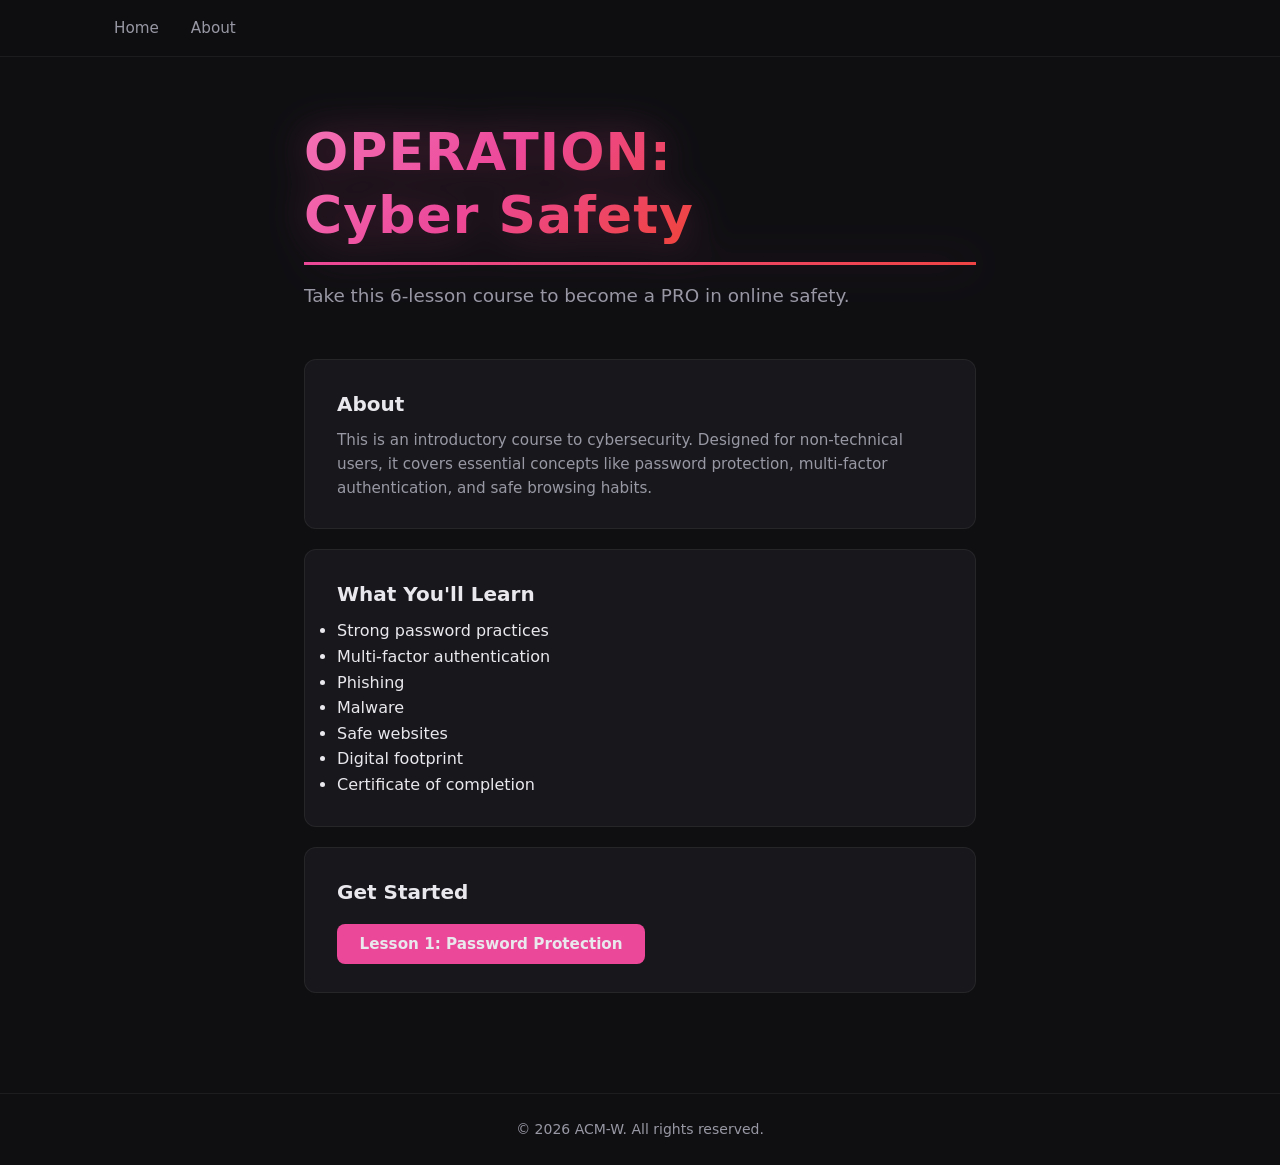
==== commit e022250e: "Update index.html" ====
--- a/index.html
+++ b/index.html
@@ -12,6 +12,7 @@
     <header>
         <nav>
             <a href="index.html">Home</a>
+            <a href="about.html">About</a>
         </nav>
     </header>
 
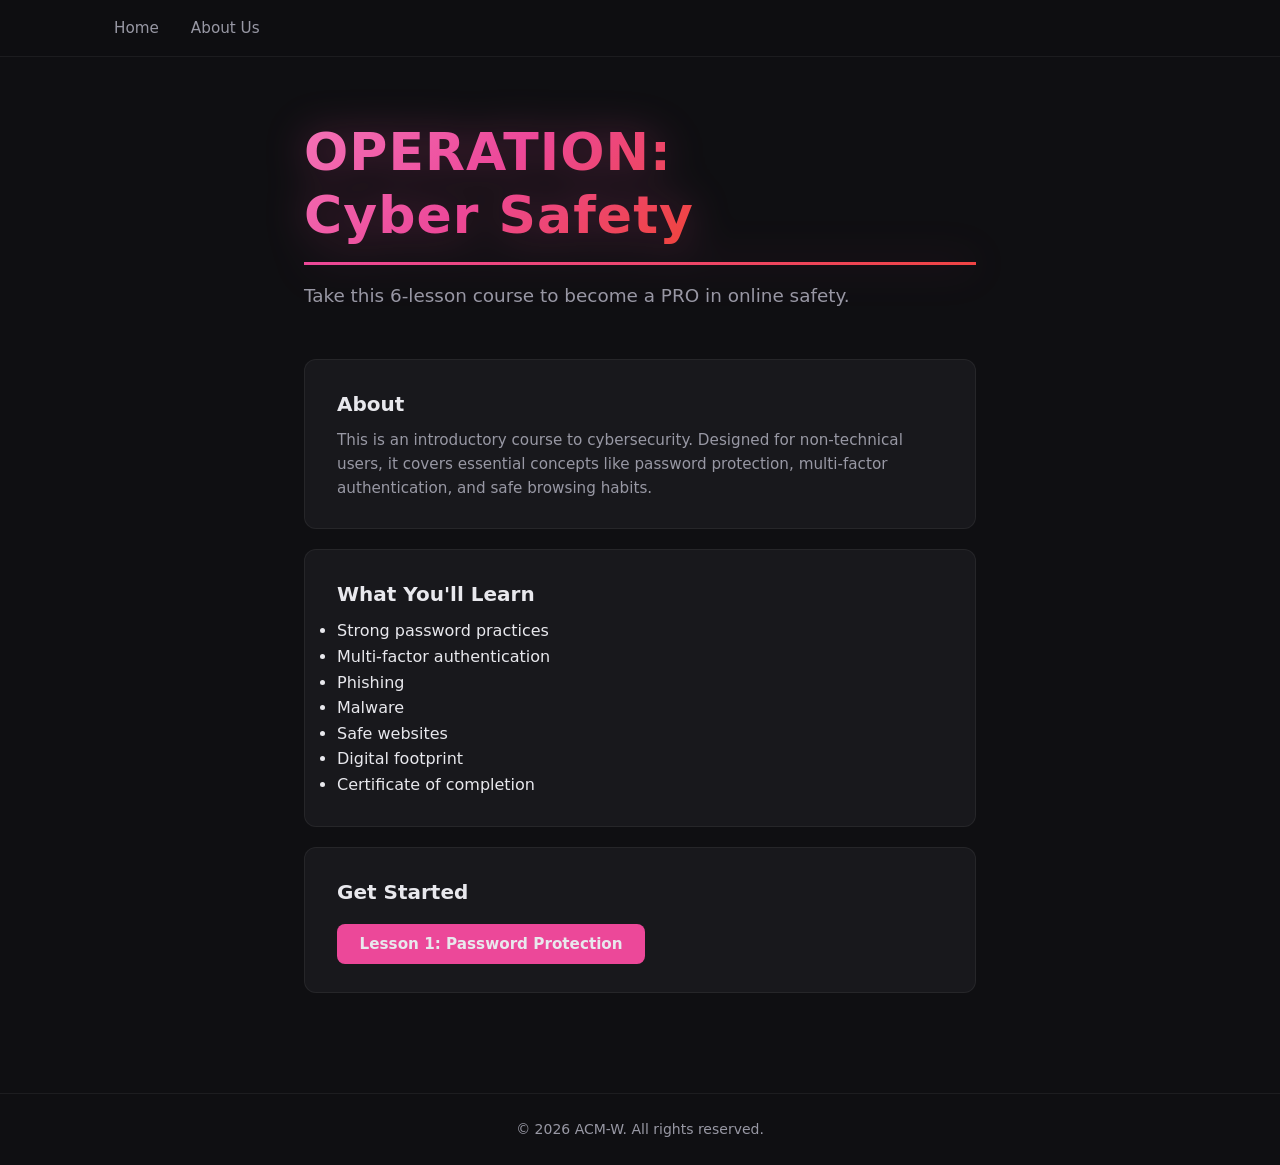
==== commit 201e407b: "update header links" ====
--- a/index.html
+++ b/index.html
@@ -12,7 +12,7 @@
     <header>
         <nav>
             <a href="index.html">Home</a>
-            <a href="about.html">About</a>
+            <a href="about.html">About Us</a>
         </nav>
     </header>
 
@@ -50,4 +50,4 @@
     </footer>
 </body>
 
-</html>
+</html>
